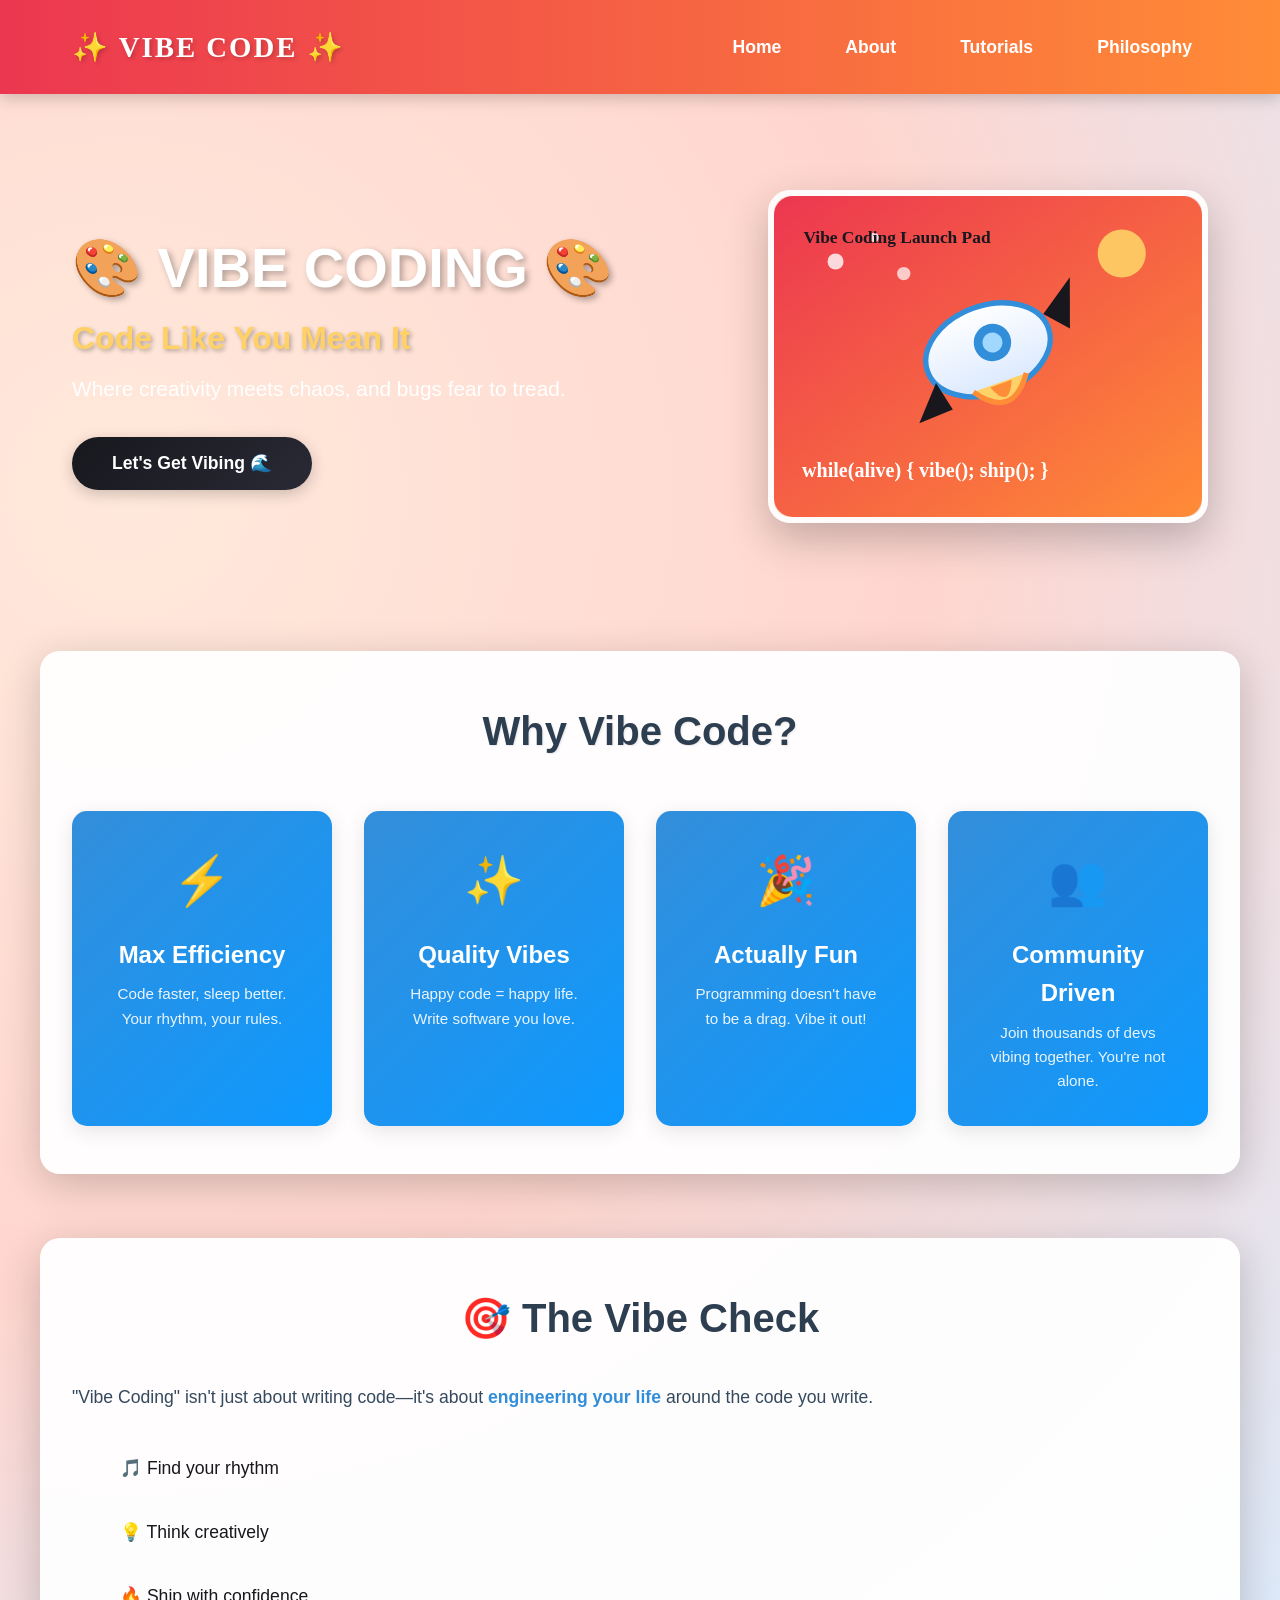
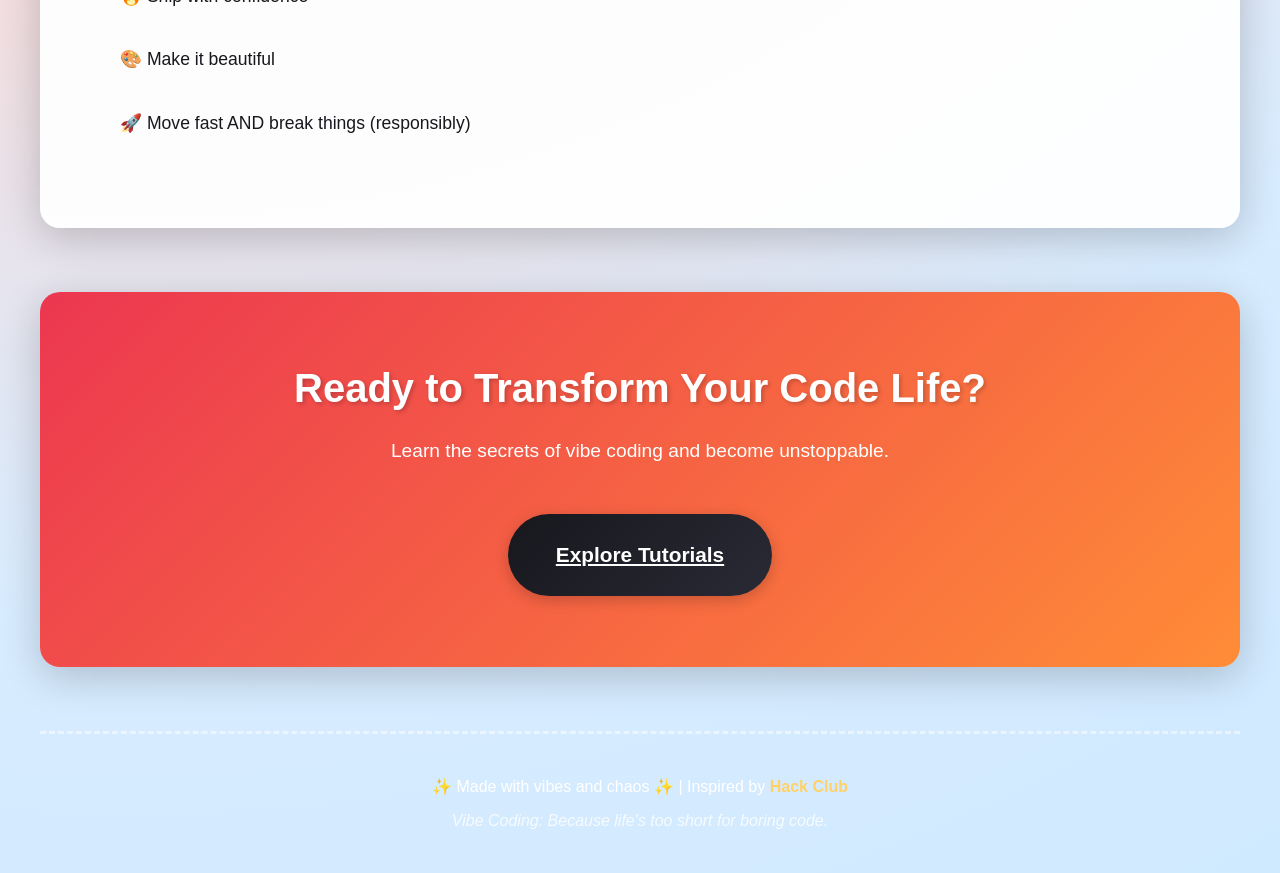
==== index.html @ 58baa76f "Part One: Creating project structure with one prompt" ====
<!DOCTYPE html>
<html lang="en">
<head>
    <meta charset="UTF-8">
    <meta name="viewport" content="width=device-width, initial-scale=1.0">
    <title>VIBE CODING 🚀 - Code with Soul</title>
    <link rel="stylesheet" href="css/style.css">
    <link rel="stylesheet" href="css/animations.css">
</head>
<body>
    <!-- Navigation -->
    <nav class="navbar">
        <div class="nav-container">
            <div class="logo">✨ VIBE CODE ✨</div>
            <ul class="nav-links">
                <li><a href="index.html">Home</a></li>
                <li><a href="about.html">About</a></li>
                <li><a href="tutorials.html">Tutorials</a></li>
                <li><a href="philosophy.html">Philosophy</a></li>
            </ul>
        </div>
    </nav>

    <!-- Hero Section -->
    <section class="hero">
        <div class="hero-content">
            <h1 class="hero-title">
                🎨 VIBE CODING 🎨<br>
                <span class="subtitle">Code Like You Mean It</span>
            </h1>
            <p class="hero-description">
                Where creativity meets chaos, and bugs fear to tread.
            </p>
            <button class="cta-button" onclick="showPopup('welcome')">
                Let's Get Vibing 🌊
            </button>
        </div>
        <img src="assets/images/vibe-rocket.svg" class="hero-art image-enter" alt="Playful vibe coding rocket illustration">
    </section>

    <!-- Quick Features Section -->
    <section class="features" id="features">
        <h2>Why Vibe Code?</h2>
        <div class="feature-grid">
            <div class="feature-card" onclick="showPopup('efficiency')">
                <div class="feature-icon">⚡</div>
                <h3>Max Efficiency</h3>
                <p>Code faster, sleep better. Your rhythm, your rules.</p>
            </div>
            <div class="feature-card" onclick="showPopup('quality')">
                <div class="feature-icon">✨</div>
                <h3>Quality Vibes</h3>
                <p>Happy code = happy life. Write software you love.</p>
            </div>
            <div class="feature-card" onclick="showPopup('fun')">
                <div class="feature-icon">🎉</div>
                <h3>Actually Fun</h3>
                <p>Programming doesn't have to be a drag. Vibe it out!</p>
            </div>
            <div class="feature-card" onclick="showPopup('community')">
                <div class="feature-icon">👥</div>
                <h3>Community Driven</h3>
                <p>Join thousands of devs vibing together. You're not alone.</p>
            </div>
        </div>
    </section>

    <!-- The Vibe Check Section -->
    <section class="vibe-check">
        <h2>🎯 The Vibe Check</h2>
        <div class="vibe-content">
            <div class="vibe-text">
                <p>"Vibe Coding" isn't just about writing code—it's about <strong>engineering your life</strong> around the code you write.</p>
                <ul class="vibe-list">
                    <li>🎵 Find your rhythm</li>
                    <li>💡 Think creatively</li>
                    <li>🔥 Ship with confidence</li>
                    <li>🎨 Make it beautiful</li>
                    <li>🚀 Move fast AND break things (responsibly)</li>
                </ul>
            </div>
        </div>
    </section>

    <!-- Call to Action -->
    <section class="cta-section">
        <h2>Ready to Transform Your Code Life?</h2>
        <p>Learn the secrets of vibe coding and become unstoppable.</p>
        <a href="tutorials.html" class="cta-button large">Explore Tutorials</a>
    </section>

    <!-- Footer -->
    <footer class="footer">
        <p>✨ Made with vibes and chaos ✨ | Inspired by <a href="https://hackclub.com">Hack Club</a></p>
        <p class="footer-note">Vibe Coding: Because life's too short for boring code.</p>
    </footer>

    <!-- Popups -->
    <div id="welcomePopup" class="popup">
        <div class="popup-content">
            <span class="close" onclick="closePopup('welcome')">&times;</span>
            <h2>🌊 Welcome to the Vibe!</h2>
            <p>You're about to enter a world where coding is less "grind" and more "flow".</p>
            <p>Whether you're:</p>
            <ul>
                <li>A stressed junior dev looking for peace 😰</li>
                <li>A senior dev tired of soul-crushing meetings 🪦</li>
                <li>A startup founder trying to ship fast 🚀</li>
                <li>Or just someone who loves code 💚</li>
            </ul>
            <p><strong>Vibe Coding has something for you.</strong></p>
            <button class="popup-button" onclick="closePopup('welcome'); smoothScroll('features')">
                Show Me More ↓
            </button>
        </div>
    </div>

    <div id="efficiencyPopup" class="popup">
        <div class="popup-content">
            <span class="close" onclick="closePopup('efficiency')">&times;</span>
            <h2>⚡ Maximum Efficiency</h2>
            <p><strong>Work smarter, not harder.</strong></p>
            <p>Vibe coding teaches you to:</p>
            <ul>
                <li>✂️ Cut the cruft from your workflow</li>
                <li>🎯 Focus on what actually matters</li>
                <li>🧠 Let your brain do the thinking</li>
                <li>⏱️ Get more done in less time</li>
            </ul>
            <p>No more 12-hour debugging sessions. Pure flow state.</p>
        </div>
    </div>

    <div id="qualityPopup" class="popup">
        <div class="popup-content">
            <span class="close" onclick="closePopup('quality')">&times;</span>
            <h2>✨ Quality That Shines</h2>
            <p><strong>Your code should make you proud.</strong></p>
            <p>When you're vibing:</p>
            <ul>
                <li>🎨 Code looks beautiful</li>
                <li>🐛 Bugs are easier to spot</li>
                <li>📚 Documentation flows naturally</li>
                <li>🔒 Security becomes second nature</li>
            </ul>
            <p>Quality isn't an afterthought—it's the rhythm.</p>
        </div>
    </div>

    <div id="funPopup" class="popup">
        <div class="popup-content">
            <span class="close" onclick="closePopup('fun')">&times;</span>
            <h2>🎉 The Fun Factor</h2>
            <p><strong>Remember why you loved coding?</strong></p>
            <p>Vibe coding brings back the joy:</p>
            <ul>
                <li>🎮 Coding becomes a game again</li>
                <li>👯 Celebrate wins (no matter how small)</li>
                <li>🎵 Find your development rhythm</li>
                <li>😄 Actually laugh at your own jokes</li>
            </ul>
            <p>Life's too short for unhappy code.</p>
        </div>
    </div>

    <div id="communityPopup" class="popup">
        <div class="popup-content">
            <span class="close" onclick="closePopup('community')">&times;</span>
            <h2>👥 Our Community</h2>
            <p><strong>You're not alone in this journey.</strong></p>
            <p>Join developers who:</p>
            <ul>
                <li>💬 Share their vibes and wins</li>
                <li>🤝 Help each other level up</li>
                <li>🌍 Build across timezones</li>
                <li>❤️ Actually care about the craft</li>
            </ul>
            <p>Come vibe with us!</p>
        </div>
    </div>

    <!-- Overlay for popups -->
    <div id="popupOverlay" class="popup-overlay" onclick="closeAllPopups()"></div>

    <script src="js/script.js"></script>
</body>
</html>
---- css/style.css ----
/* ============================================
   VIBE CODING - Main Stylesheet
   Comic Sans & Playful Vibes
   ============================================ */

* {
    margin: 0;
    padding: 0;
    box-sizing: border-box;
}

/* ============ FONTS ============ */
@import url('https://fonts.googleapis.com/css2?family=Comic+Neue:wght@400;700&family=Balsamiq+Sans:wght@400;700&display=swap');

:root {
    --hc-red: #ec3750;
    --hc-orange: #ff8c37;
    --hc-blue: #338eda;
    --hc-deep: #17171d;
    --hc-gold: #ffd166;
    --paper: #fff9f1;
}

body {
    font-family: 'Comic Neue', cursive, 'Comic Sans MS', sans-serif;
    line-height: 1.6;
    color: var(--hc-deep);
    background: radial-gradient(circle at 10% 20%, #ffe9db 0%, #ffd6cf 35%, #d8ecff 75%, #cfe9ff 100%);
    min-height: 100vh;
}

/* ============ NAVIGATION ============ */
.navbar {
    background: linear-gradient(90deg, var(--hc-red) 0%, var(--hc-orange) 100%);
    padding: 1.5rem 0;
    position: sticky;
    top: 0;
    z-index: 100;
    box-shadow: 0 4px 15px rgba(0, 0, 0, 0.2);
}

.nav-container {
    max-width: 1200px;
    margin: 0 auto;
    padding: 0 2rem;
    display: flex;
    justify-content: space-between;
    align-items: center;
}

.logo {
    font-family: 'Balsamiq Sans', 'Comic Sans MS', cursive;
    font-size: 1.8rem;
    font-weight: bold;
    color: white;
    text-shadow: 2px 2px 4px rgba(0, 0, 0, 0.2);
    letter-spacing: 2px;
    animation: pulse 2s ease-in-out infinite;
}

@keyframes pulse {
    0%, 100% { transform: scale(1); }
    50% { transform: scale(1.05); }
}

.nav-links {
    display: flex;
    list-style: none;
    gap: 2rem;
}

.nav-links a {
    color: white;
    text-decoration: none;
    font-size: 1.1rem;
    font-weight: bold;
    transition: all 0.3s ease;
    position: relative;
    padding: 0.5rem 1rem;
}

.nav-links a::after {
    content: '';
    position: absolute;
    bottom: 0;
    left: 0;
    width: 0;
    height: 3px;
    background: white;
    transition: width 0.3s ease;
}

.nav-links a:hover::after {
    width: 100%;
}

.nav-links a:hover {
    transform: translateY(-2px);
}

/* ============ HERO SECTION ============ */
.hero {
    max-width: 1200px;
    margin: 2rem auto;
    padding: 4rem 2rem;
    display: flex;
    justify-content: space-between;
    align-items: center;
    gap: 2rem;
}

.hero-content {
    flex: 1;
    color: white;
}

.hero-title {
    font-size: 3.5rem;
    font-weight: bold;
    margin-bottom: 0.5rem;
    text-shadow: 3px 3px 6px rgba(0, 0, 0, 0.3);
    animation: slideInLeft 0.8s ease;
}

.hero-title .subtitle {
    display: block;
    font-size: 2rem;
    color: var(--hc-gold);
    text-shadow: 2px 2px 4px rgba(0, 0, 0, 0.3);
}

.hero-description {
    font-size: 1.3rem;
    margin-bottom: 2rem;
    color: #fff;
}

.hero-emoji {
    font-size: 8rem;
    animation: bounce 2s ease-in-out infinite;
}

.hero-art {
    width: min(440px, 100%);
    border-radius: 22px;
    border: 6px solid rgba(255, 255, 255, 0.9);
    box-shadow: 0 16px 40px rgba(23, 23, 29, 0.25);
    transform: rotate(-1.5deg);
}

@keyframes slideInLeft {
    from {
        opacity: 0;
        transform: translateX(-50px);
    }
    to {
        opacity: 1;
        transform: translateX(0);
    }
}

@keyframes bounce {
    0%, 100% { transform: translateY(0); }
    50% { transform: translateY(-30px); }
}

/* ============ BUTTONS ============ */
.cta-button {
    background: linear-gradient(135deg, var(--hc-deep) 0%, #2a2a36 100%);
    color: white;
    border: none;
    padding: 1rem 2.5rem;
    font-size: 1.1rem;
    font-family: 'Comic Neue', cursive, 'Comic Sans MS', sans-serif;
    font-weight: bold;
    border-radius: 50px;
    cursor: pointer;
    transition: all 0.3s ease;
    box-shadow: 0 4px 15px rgba(0, 0, 0, 0.2);
    position: relative;
    overflow: hidden;
}

.cta-button::before {
    content: '';
    position: absolute;
    top: 0;
    left: -100%;
    width: 100%;
    height: 100%;
    background: linear-gradient(135deg, var(--hc-gold) 0%, var(--hc-orange) 100%);
    transition: left 0.3s ease;
    z-index: -1;
}

.cta-button:hover::before {
    left: 0;
}

.cta-button:hover {
    transform: translateY(-2px);
    box-shadow: 0 6px 20px rgba(0, 0, 0, 0.3);
}

.cta-button:active {
    transform: translateY(0);
}

.cta-button.large {
    padding: 1.5rem 3rem;
    font-size: 1.3rem;
    display: inline-block;
    margin-top: 1rem;
}

/* ============ FEATURES SECTION ============ */
.features {
    max-width: 1200px;
    margin: 4rem auto;
    padding: 3rem 2rem;
    background: rgba(255, 255, 255, 0.95);
    border-radius: 20px;
    box-shadow: 0 10px 40px rgba(0, 0, 0, 0.2);
}

.features h2 {
    text-align: center;
    font-size: 2.5rem;
    margin-bottom: 3rem;
    color: #2c3e50;
    text-shadow: 1px 1px 2px rgba(0, 0, 0, 0.1);
}

.feature-grid {
    display: grid;
    grid-template-columns: repeat(auto-fit, minmax(250px, 1fr));
    gap: 2rem;
}

.feature-card {
    background: linear-gradient(135deg, var(--hc-blue) 0%, #0d99ff 100%);
    padding: 2rem;
    border-radius: 15px;
    text-align: center;
    color: white;
    cursor: pointer;
    transition: all 0.3s ease;
    box-shadow: 0 5px 20px rgba(0, 0, 0, 0.1);
    position: relative;
    overflow: hidden;
}

.feature-card::before {
    content: '';
    position: absolute;
    top: 0;
    left: -100%;
    width: 100%;
    height: 100%;
    background: rgba(255, 255, 255, 0.1);
    transition: left 0.3s ease;
}

.feature-card:hover::before {
    left: 100%;
}

.feature-card:hover {
    transform: translateY(-10px) scale(1.05);
    box-shadow: 0 10px 30px rgba(0, 0, 0, 0.3);
}

.feature-icon {
    font-size: 3rem;
    margin-bottom: 1rem;
    animation: float 3s ease-in-out infinite;
}

.feature-card:nth-child(2) .feature-icon { animation-delay: 0.3s; }
.feature-card:nth-child(3) .feature-icon { animation-delay: 0.6s; }
.feature-card:nth-child(4) .feature-icon { animation-delay: 0.9s; }

@keyframes float {
    0%, 100% { transform: translateY(0); }
    50% { transform: translateY(-10px); }
}

.feature-card h3 {
    font-size: 1.5rem;
    margin-bottom: 0.5rem;
}

.feature-card p {
    font-size: 0.95rem;
    opacity: 0.9;
}

/* ============ VIBE CHECK SECTION ============ */
.vibe-check {
    max-width: 1200px;
    margin: 4rem auto;
    padding: 3rem 2rem;
    background: rgba(255, 255, 255, 0.95);
    border-radius: 20px;
    box-shadow: 0 10px 40px rgba(0, 0, 0, 0.2);
}

.vibe-check h2 {
    text-align: center;
    font-size: 2.5rem;
    margin-bottom: 2rem;
    color: #2c3e50;
}

.vibe-content {
    display: flex;
    justify-content: center;
    align-items: center;
    gap: 2rem;
}

.vibe-text {
    flex: 1;
    font-size: 1.1rem;
    line-height: 1.8;
}

.vibe-text p {
    margin-bottom: 1.5rem;
    color: #34495e;
}

.vibe-text strong {
    color: var(--hc-blue);
}

.vibe-list {
    list-style: none;
    margin: 2rem 0;
}

.vibe-list li {
    margin: 1rem 0;
    padding: 0.5rem 0 0.5rem 3rem;
    position: relative;
    font-size: 1.1rem;
    animation: slideIn 0.5s ease forwards;
    opacity: 0;
}

.vibe-list li:nth-child(1) { animation-delay: 0s; }
.vibe-list li:nth-child(2) { animation-delay: 0.1s; }
.vibe-list li:nth-child(3) { animation-delay: 0.2s; }
.vibe-list li:nth-child(4) { animation-delay: 0.3s; }
.vibe-list li:nth-child(5) { animation-delay: 0.4s; }

@keyframes slideIn {
    from {
        opacity: 0;
        transform: translateX(-30px);
    }
    to {
        opacity: 1;
        transform: translateX(0);
    }
}

/* ============ CTA SECTION ============ */
.cta-section {
    max-width: 1200px;
    margin: 4rem auto;
    padding: 4rem 2rem;
    background: linear-gradient(135deg, var(--hc-red) 0%, var(--hc-orange) 100%);
    border-radius: 20px;
    box-shadow: 0 10px 40px rgba(0, 0, 0, 0.2);
    text-align: center;
    color: white;
}

.cta-section h2 {
    font-size: 2.5rem;
    margin-bottom: 1rem;
    text-shadow: 2px 2px 4px rgba(0, 0, 0, 0.2);
}

.cta-section p {
    font-size: 1.2rem;
    margin-bottom: 2rem;
}

/* ============ FOOTER ============ */
.footer {
    max-width: 1200px;
    margin: 4rem auto 0;
    padding: 2rem;
    text-align: center;
    color: white;
    border-top: 3px dashed rgba(255, 255, 255, 0.5);
}

.footer p {
    margin: 0.5rem 0;
    font-size: 1rem;
}

.footer a {
    color: var(--hc-gold);
    text-decoration: none;
    font-weight: bold;
    transition: all 0.3s ease;
}

.footer a:hover {
    text-decoration: underline;
    text-shadow: 0 0 10px rgba(255, 215, 0, 0.5);
}

.footer-note {
    font-style: italic;
    opacity: 0.8;
    margin-top: 1rem;
}

/* ============ POPUPS ============ */
.popup-overlay {
    display: none;
    position: fixed;
    top: 0;
    left: 0;
    right: 0;
    bottom: 0;
    background: rgba(0, 0, 0, 0.7);
    z-index: 999;
    animation: fadeIn 0.3s ease;
}

.popup {
    display: none;
    position: fixed;
    top: 50%;
    left: 50%;
    transform: translate(-50%, -50%);
    background: white;
    padding: 2rem;
    border-radius: 15px;
    box-shadow: 0 10px 50px rgba(0, 0, 0, 0.3);
    z-index: 1000;
    max-width: 500px;
    max-height: 80vh;
    overflow-y: auto;
    animation: popIn 0.3s ease;
}

@keyframes popIn {
    from {
        opacity: 0;
        transform: translate(-50%, -50%) scale(0.8);
    }
    to {
        opacity: 1;
        transform: translate(-50%, -50%) scale(1);
    }
}

@keyframes fadeIn {
    from {
        opacity: 0;
    }
    to {
        opacity: 0.7;
    }
}

.popup h2 {
    color: var(--hc-blue);
    font-size: 1.8rem;
    margin-bottom: 1rem;
}

.popup p {
    color: #2c3e50;
    margin-bottom: 1rem;
    line-height: 1.6;
}

.popup ul {
    list-style: none;
    margin: 1rem 0;
    padding-left: 1.5rem;
}

.popup li {
    margin: 0.5rem 0;
    color: #34495e;
}

.popup li::before {
    content: '→ ';
    color: var(--hc-blue);
    font-weight: bold;
    margin-right: 0.5rem;
}

.close {
    position: absolute;
    top: 1rem;
    right: 1rem;
    font-size: 2rem;
    cursor: pointer;
    color: var(--hc-blue);
    transition: all 0.3s ease;
}

.close:hover {
    transform: rotate(90deg);
    color: var(--hc-red);
}

.popup-button {
    background: linear-gradient(135deg, var(--hc-blue) 0%, #0d99ff 100%);
    color: white;
    border: none;
    padding: 0.8rem 1.5rem;
    border-radius: 25px;
    cursor: pointer;
    font-family: 'Comic Neue', cursive, 'Comic Sans MS', sans-serif;
    font-weight: bold;
    margin-top: 1rem;
    transition: all 0.3s ease;
}

.popup-button:hover {
    transform: translateY(-2px);
    box-shadow: 0 5px 15px rgba(0, 0, 0, 0.2);
}

/* ============ RESPONSIVE ============ */
@media (max-width: 768px) {
    .hero {
        flex-direction: column;
        padding: 2rem 1rem;
    }

    .hero-title {
        font-size: 2rem;
    }

    .hero-emoji {
        font-size: 4rem;
    }

    .hero-art {
        width: min(340px, 100%);
        transform: rotate(0deg);
    }

    .nav-links {
        gap: 1rem;
    }

    .nav-links a {
        font-size: 0.9rem;
    }

    .features h2,
    .vibe-check h2,
    .cta-section h2 {
        font-size: 1.8rem;
    }

    .feature-grid {
        grid-template-columns: 1fr;
    }

    .popup {
        width: 90%;
        max-width: 90%;
        margin: 0 5%;
    }
}
---- css/animations.css ----
/* ============================================
   VIBE CODING - Smooth Scrolling & Animations
   ============================================ */

/* Smooth scrolling for the entire page */
html {
    scroll-behavior: smooth;
}

/* Smooth transitions for all elements */
* {
    transition: background-color 0.3s ease, color 0.3s ease;
}

/* Scroll animation - fade in effect */
.fade-in {
    animation: fadeInUp 0.6s ease forwards;
    opacity: 0;
}

@keyframes fadeInUp {
    from {
        opacity: 0;
        transform: translateY(30px);
    }
    to {
        opacity: 1;
        transform: translateY(0);
    }
}

/* Scroll trigger animations */
.feature-card {
    animation: scaleInUp 0.6s ease forwards;
}

@keyframes scaleInUp {
    from {
        opacity: 0;
        transform: scale(0.8) translateY(20px);
    }
    to {
        opacity: 1;
        transform: scale(1) translateY(0);
    }
}

/* Entrance animation for images */
.image-enter {
    animation: rotateIn 0.8s ease forwards;
}

@keyframes rotateIn {
    from {
        opacity: 0;
        transform: rotate(-10deg) scale(0.8);
    }
    to {
        opacity: 1;
        transform: rotate(0) scale(1);
    }
}

/* Hover lift effect */
.hover-lift:hover {
    animation: liftUp 0.3s ease forwards;
}

@keyframes liftUp {
    to {
        transform: translateY(-5px);
    }
}

/* Wiggle animation for fun */
.wiggle {
    animation: wiggle 0.5s ease-in-out;
}

@keyframes wiggle {
    0%, 100% { transform: rotate(0deg); }
    25% { transform: rotate(-5deg); }
    75% { transform: rotate(5deg); }
}

/* Shine effect */
.shine {
    animation: shine 2s ease-in-out infinite;
}

@keyframes shine {
    0%, 100% { opacity: 1; }
    50% { opacity: 0.8; }
}

/* Gradient animation */
.gradient-shift {
    animation: gradientShift 3s ease infinite;
    background-size: 200% 200%;
}

@keyframes gradientShift {
    0% { background-position: 0% 50%; }
    50% { background-position: 100% 50%; }
    100% { background-position: 0% 50%; }
}

/* Confetti animation */
.confetti {
    animation: confettiFall 2s ease-out forwards;
    position: fixed;
    pointer-events: none;
}

@keyframes confettiFall {
    to {
        transform: translateY(100vh) rotate(360deg);
        opacity: 0;
    }
}

/* Wave animation for text */
.wave {
    animation: wave 1s ease-in-out infinite;
    display: inline-block;
}

@keyframes wave {
    0%, 100% { transform: translateY(0); }
    50% { transform: translateY(-10px); }
}

/* Pulse animation */
.pulse-anim {
    animation: pulseEffect 1.5s ease-in-out infinite;
}

@keyframes pulseEffect {
    0%, 100% { 
        box-shadow: 0 0 0 0 rgba(102, 126, 234, 0.7);
    }
    50% { 
        box-shadow: 0 0 0 10px rgba(102, 126, 234, 0);
    }
}

/* Smooth page transitions */
.page-transition {
    animation: pageTransition 0.5s ease;
}

@keyframes pageTransition {
    from {
        opacity: 0;
    }
    to {
        opacity: 1;
    }
}

/* Scroll to top button animation */
.scroll-to-top {
    animation: slideUpIn 0.3s ease forwards;
}

@keyframes slideUpIn {
    from {
        opacity: 0;
        transform: translateY(20px);
    }
    to {
        opacity: 1;
        transform: translateY(0);
    }
}

/* Bounce animation for notifications */
.bounce-in {
    animation: bounceIn 0.6s cubic-bezier(0.68, -0.55, 0.265, 1.55);
}

@keyframes bounceIn {
    0% {
        opacity: 0;
        transform: scale(0.3);
    }
    50% {
        opacity: 1;
    }
    100% {
        transform: scale(1);
    }
}

/* Rainbow text animation */
.rainbow {
    background: linear-gradient(90deg, #ec3750, #ffd166, #17171d, #338eda, #ff8c37);
    -webkit-background-clip: text;
    -webkit-text-fill-color: transparent;
    background-clip: text;
    animation: rainbowShift 3s linear infinite;
    background-size: 200% 100%;
}

@keyframes rainbowShift {
    0% { background-position: 0% center; }
    100% { background-position: -200% center; }
}

/* Glow effect */
.glow {
    animation: glowEffect 2s ease-in-out infinite;
}

@keyframes glowEffect {
    0%, 100% {
        text-shadow: 0 0 5px rgba(102, 126, 234, 0.5);
    }
    50% {
        text-shadow: 0 0 20px rgba(102, 126, 234, 0.8);
    }
}

/* Flip animation */
.flip {
    animation: flip 0.6s ease-in-out;
}

@keyframes flip {
    0% { transform: rotateY(0deg); }
    100% { transform: rotateY(360deg); }
}

/* Slide animations */
.slide-left {
    animation: slideLeft 0.5s ease forwards;
}

.slide-right {
    animation: slideRight 0.5s ease forwards;
}

@keyframes slideLeft {
    from { 
        opacity: 0;
        transform: translateX(30px);
    }
    to {
        opacity: 1;
        transform: translateX(0);
    }
}

@keyframes slideRight {
    from {
        opacity: 0;
        transform: translateX(-30px);
    }
    to {
        opacity: 1;
        transform: translateX(0);
    }
}

/* Scroll reveal effect */
@keyframes scrollReveal {
    from {
        opacity: 0;
        transform: translateY(50px);
    }
    to {
        opacity: 1;
        transform: translateY(0);
    }
}

/* Text animation */
.text-reveal {
    animation: textReveal 0.6s ease;
}

@keyframes textReveal {
    from {
        opacity: 0;
        transform: translateY(10px);
    }
    to {
        opacity: 1;
        transform: translateY(0);
    }
}
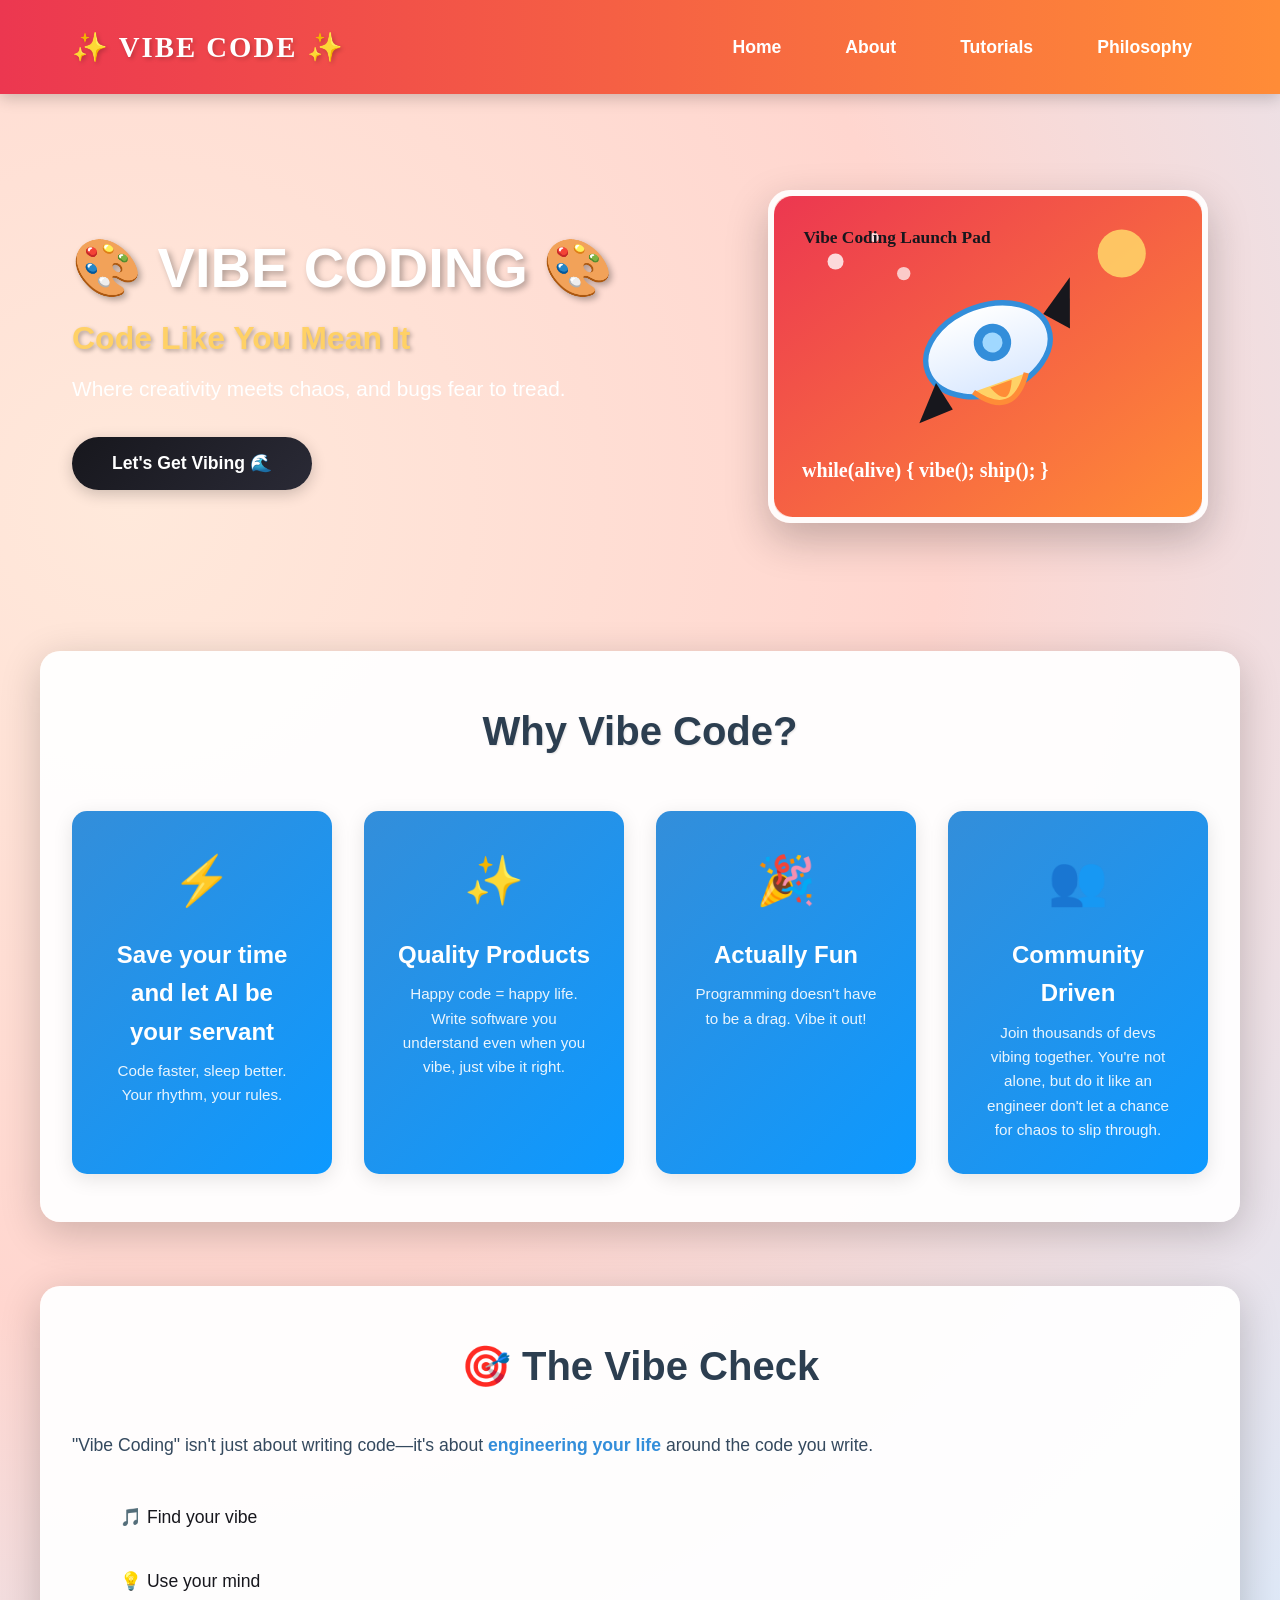
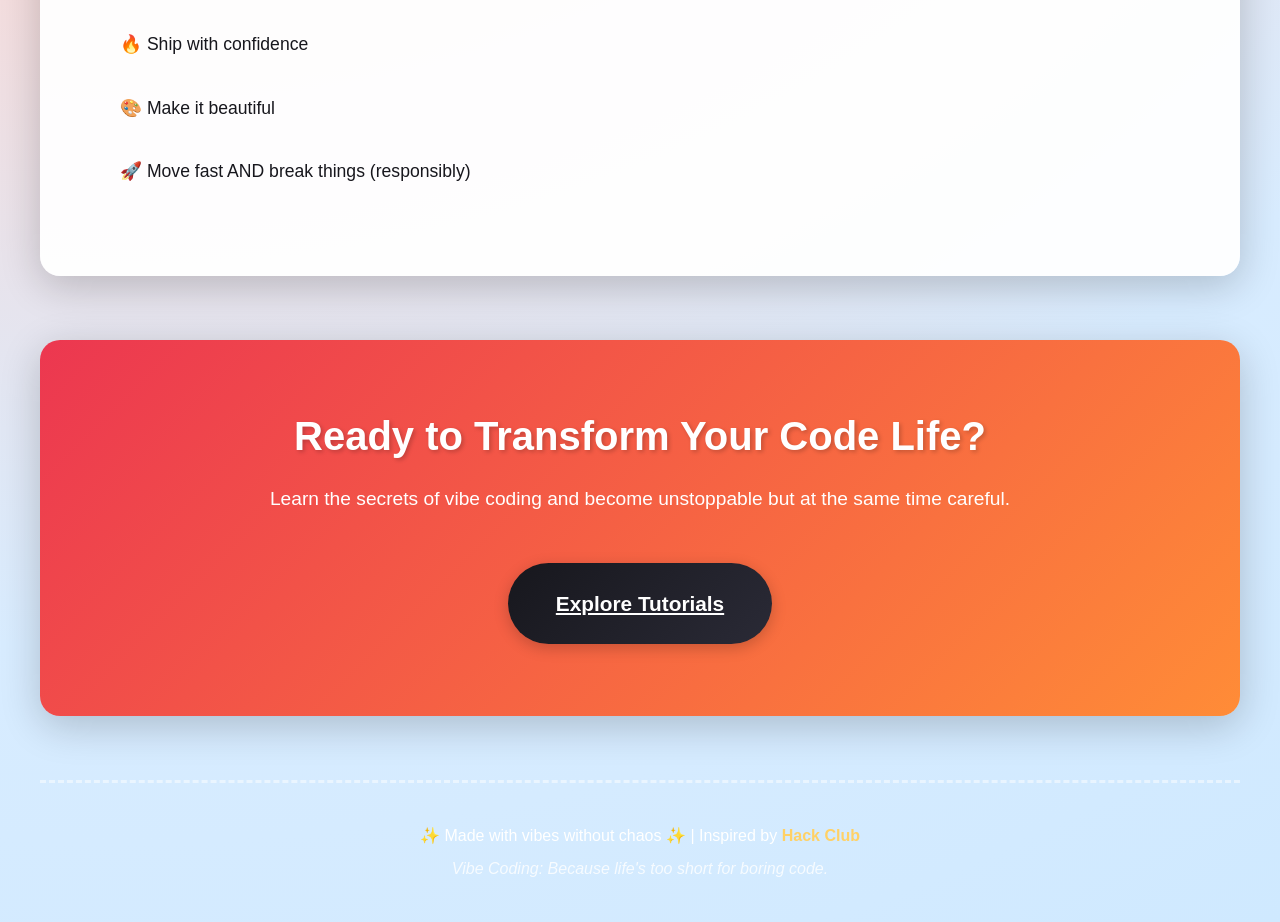
==== commit fe013fca: "initial text edits" ====
--- a/index.html
+++ b/index.html
@@ -44,13 +44,13 @@
         <div class="feature-grid">
             <div class="feature-card" onclick="showPopup('efficiency')">
                 <div class="feature-icon">⚡</div>
-                <h3>Max Efficiency</h3>
+                <h3>Save your time and let AI be your servant</h3>
                 <p>Code faster, sleep better. Your rhythm, your rules.</p>
             </div>
             <div class="feature-card" onclick="showPopup('quality')">
                 <div class="feature-icon">✨</div>
-                <h3>Quality Vibes</h3>
-                <p>Happy code = happy life. Write software you love.</p>
+                <h3>Quality Products</h3>
+                <p>Happy code = happy life. Write software you understand even when you vibe, just vibe it right.</p>
             </div>
             <div class="feature-card" onclick="showPopup('fun')">
                 <div class="feature-icon">🎉</div>
@@ -60,7 +60,7 @@
             <div class="feature-card" onclick="showPopup('community')">
                 <div class="feature-icon">👥</div>
                 <h3>Community Driven</h3>
-                <p>Join thousands of devs vibing together. You're not alone.</p>
+                <p>Join thousands of devs vibing together. You're not alone, but do it like an engineer don't let a chance for chaos to slip through.</p>
             </div>
         </div>
     </section>
@@ -72,8 +72,8 @@
             <div class="vibe-text">
                 <p>"Vibe Coding" isn't just about writing code—it's about <strong>engineering your life</strong> around the code you write.</p>
                 <ul class="vibe-list">
-                    <li>🎵 Find your rhythm</li>
-                    <li>💡 Think creatively</li>
+                    <li>🎵 Find your vibe</li>
+                    <li>💡 Use your mind</li>
                     <li>🔥 Ship with confidence</li>
                     <li>🎨 Make it beautiful</li>
                     <li>🚀 Move fast AND break things (responsibly)</li>
@@ -85,13 +85,13 @@
     <!-- Call to Action -->
     <section class="cta-section">
         <h2>Ready to Transform Your Code Life?</h2>
-        <p>Learn the secrets of vibe coding and become unstoppable.</p>
+        <p>Learn the secrets of vibe coding and become unstoppable but at the same time careful.</p>
         <a href="tutorials.html" class="cta-button large">Explore Tutorials</a>
     </section>
 
     <!-- Footer -->
     <footer class="footer">
-        <p>✨ Made with vibes and chaos ✨ | Inspired by <a href="https://hackclub.com">Hack Club</a></p>
+        <p>✨ Made with vibes without chaos ✨ | Inspired by <a href="https://hackclub.com">Hack Club</a></p>
         <p class="footer-note">Vibe Coding: Because life's too short for boring code.</p>
     </footer>
 
@@ -104,13 +104,13 @@
             <p>Whether you're:</p>
             <ul>
                 <li>A stressed junior dev looking for peace 😰</li>
-                <li>A senior dev tired of soul-crushing meetings 🪦</li>
-                <li>A startup founder trying to ship fast 🚀</li>
-                <li>Or just someone who loves code 💚</li>
+                <li>A senior dev tired of soul-crushing meetings 🪦 and want to focus on thinking and solving problems instead of doing repetitive work</li>
+                <li>A startup founder with a wonderful idea and product trying to ship fast 🚀</li>
+                <li>Or just someone who loves code or you love to bring new products to the world💚</li>
             </ul>
             <p><strong>Vibe Coding has something for you.</strong></p>
             <button class="popup-button" onclick="closePopup('welcome'); smoothScroll('features')">
-                Show Me More ↓
+                Show Me More! ↓
             </button>
         </div>
     </div>
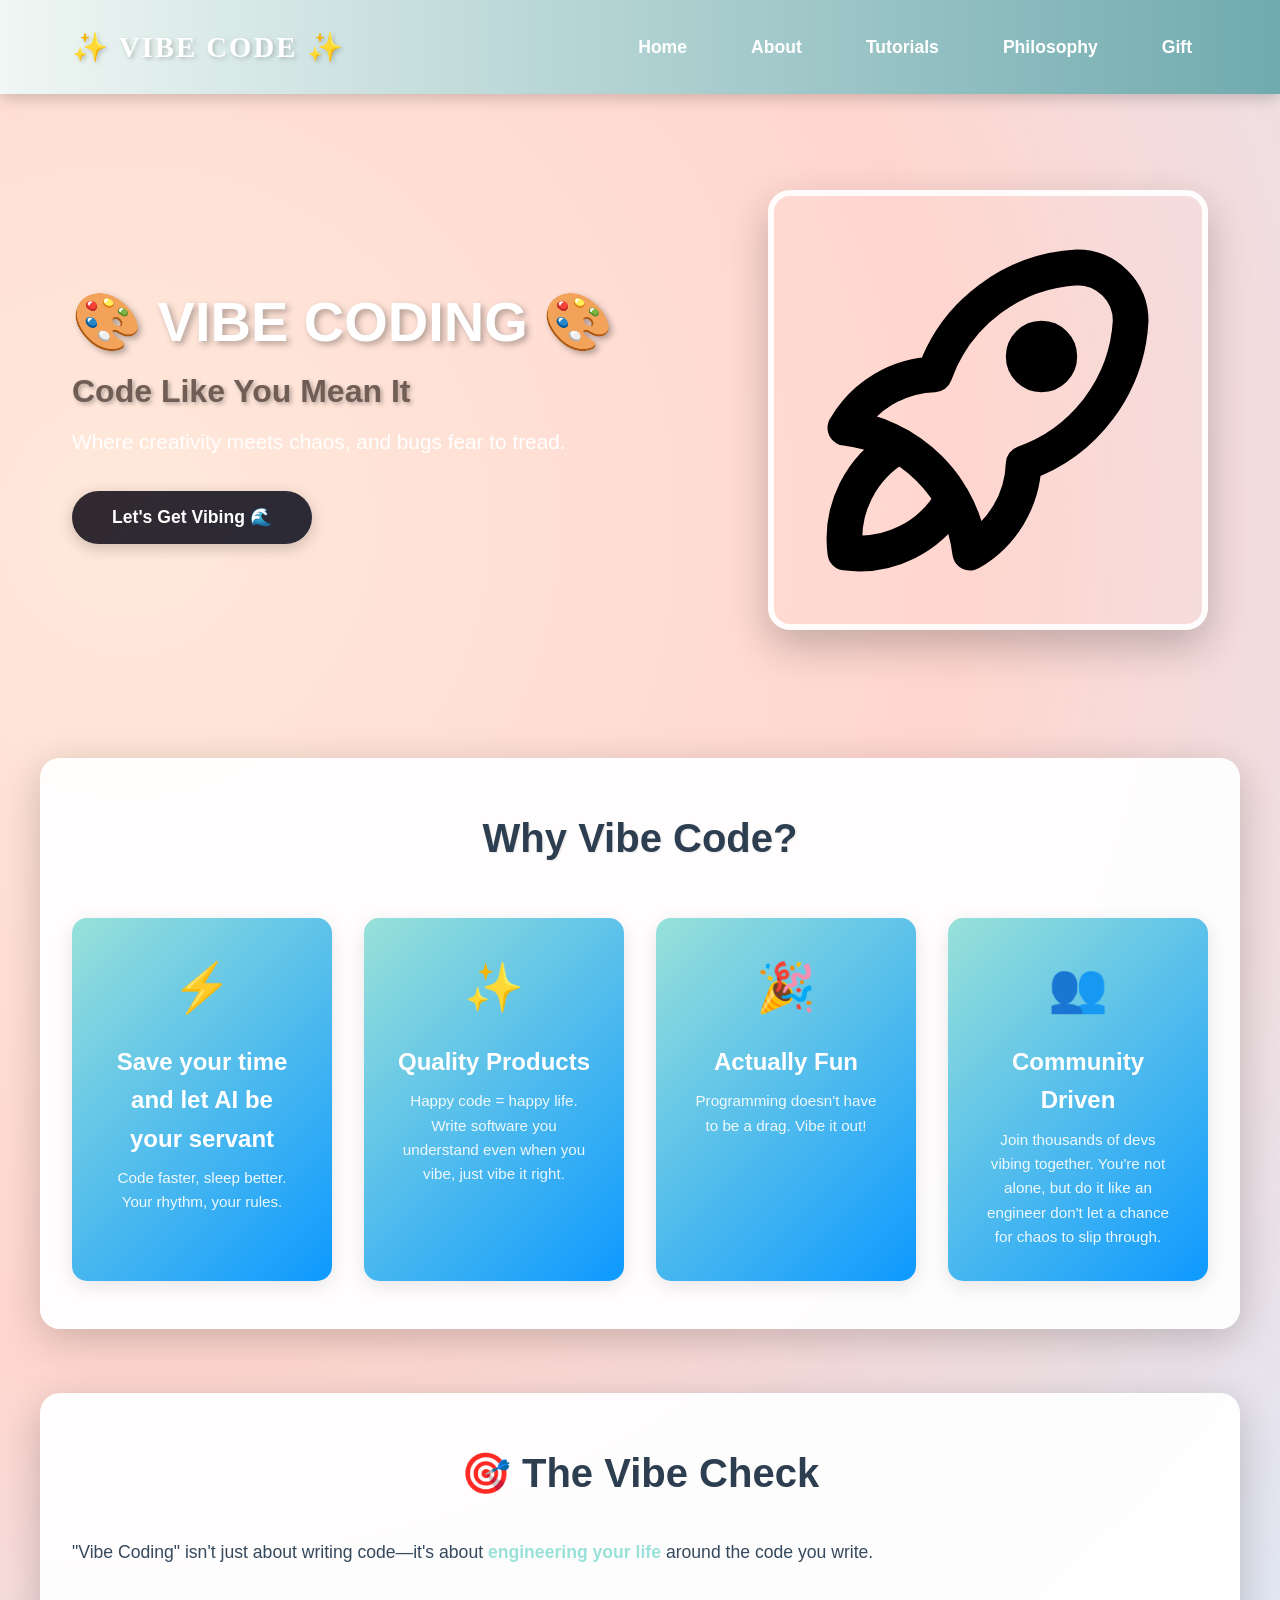
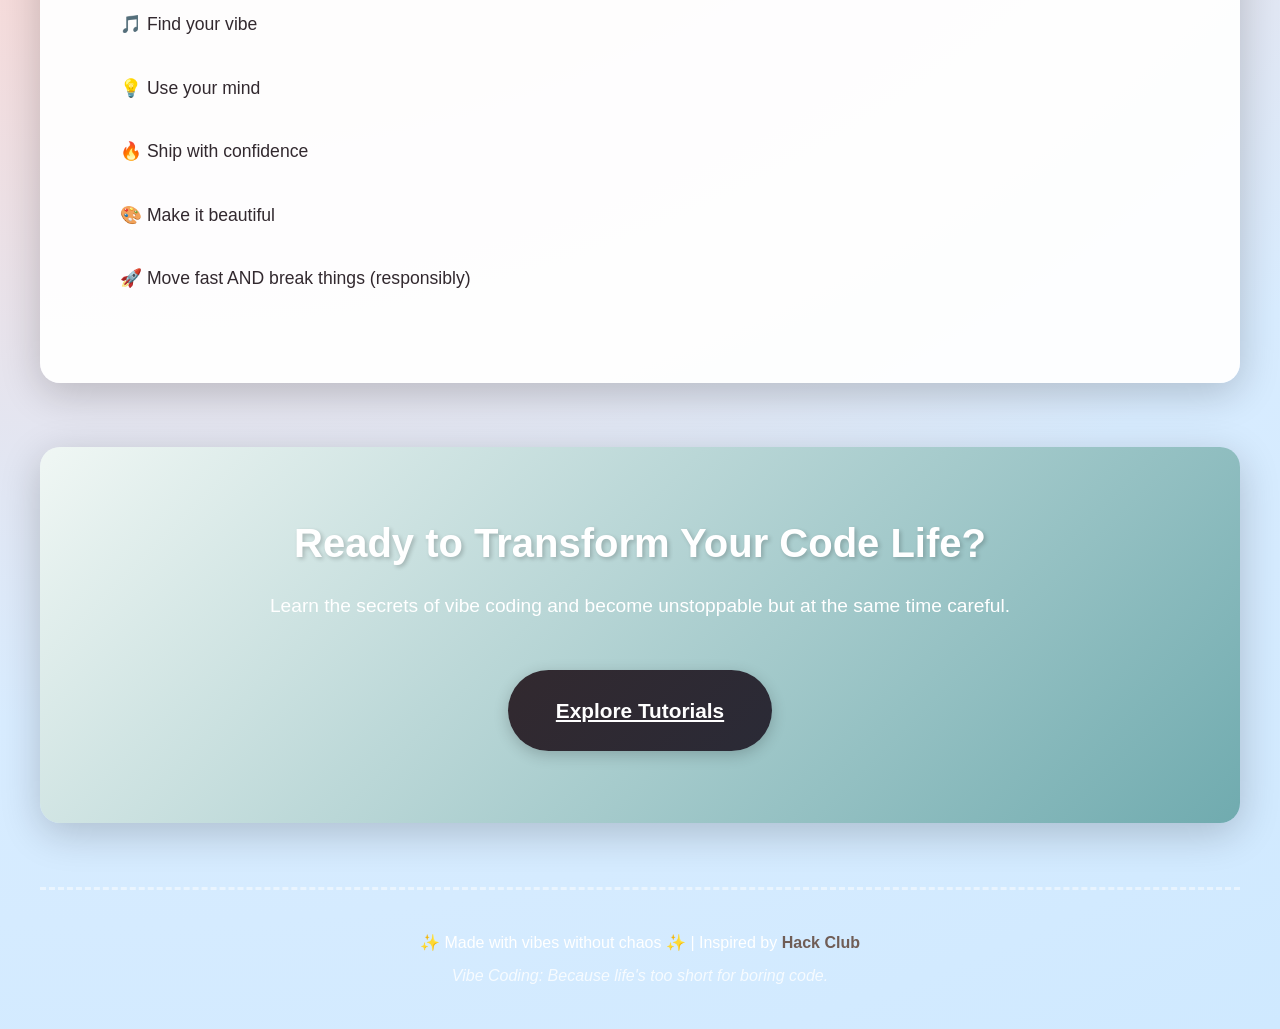
==== commit 476231be: "Part Three: Creating the new gift Page and adding file based routing" ====
--- a/index.html
+++ b/index.html
@@ -13,10 +13,11 @@
         <div class="nav-container">
             <div class="logo">✨ VIBE CODE ✨</div>
             <ul class="nav-links">
-                <li><a href="index.html">Home</a></li>
-                <li><a href="about.html">About</a></li>
-                <li><a href="tutorials.html">Tutorials</a></li>
-                <li><a href="philosophy.html">Philosophy</a></li>
+                <li><a href="./">Home</a></li>
+                <li><a href="about/">About</a></li>
+                <li><a href="tutorials/">Tutorials</a></li>
+                <li><a href="philosophy/">Philosophy</a></li>
+                <li><a href="gift/">Gift</a></li>
             </ul>
         </div>
     </nav>
@@ -86,7 +87,7 @@
     <section class="cta-section">
         <h2>Ready to Transform Your Code Life?</h2>
         <p>Learn the secrets of vibe coding and become unstoppable but at the same time careful.</p>
-        <a href="tutorials.html" class="cta-button large">Explore Tutorials</a>
+        <a href="tutorials/" class="cta-button large">Explore Tutorials</a>
     </section>
 
     <!-- Footer -->
--- a/css/style.css
+++ b/css/style.css
@@ -13,11 +13,11 @@
 @import url('https://fonts.googleapis.com/css2?family=Comic+Neue:wght@400;700&family=Balsamiq+Sans:wght@400;700&display=swap');
 
 :root {
-    --hc-red: #ec3750;
-    --hc-orange: #ff8c37;
-    --hc-blue: #338eda;
-    --hc-deep: #17171d;
-    --hc-gold: #ffd166;
+    --hc-red: #F0F7F4;
+    --hc-orange: #70ABAF;
+    --hc-blue: #99E1D9;
+    --hc-deep: #32292F;
+    --hc-gold: #705D56;
     --paper: #fff9f1;
 }
 
